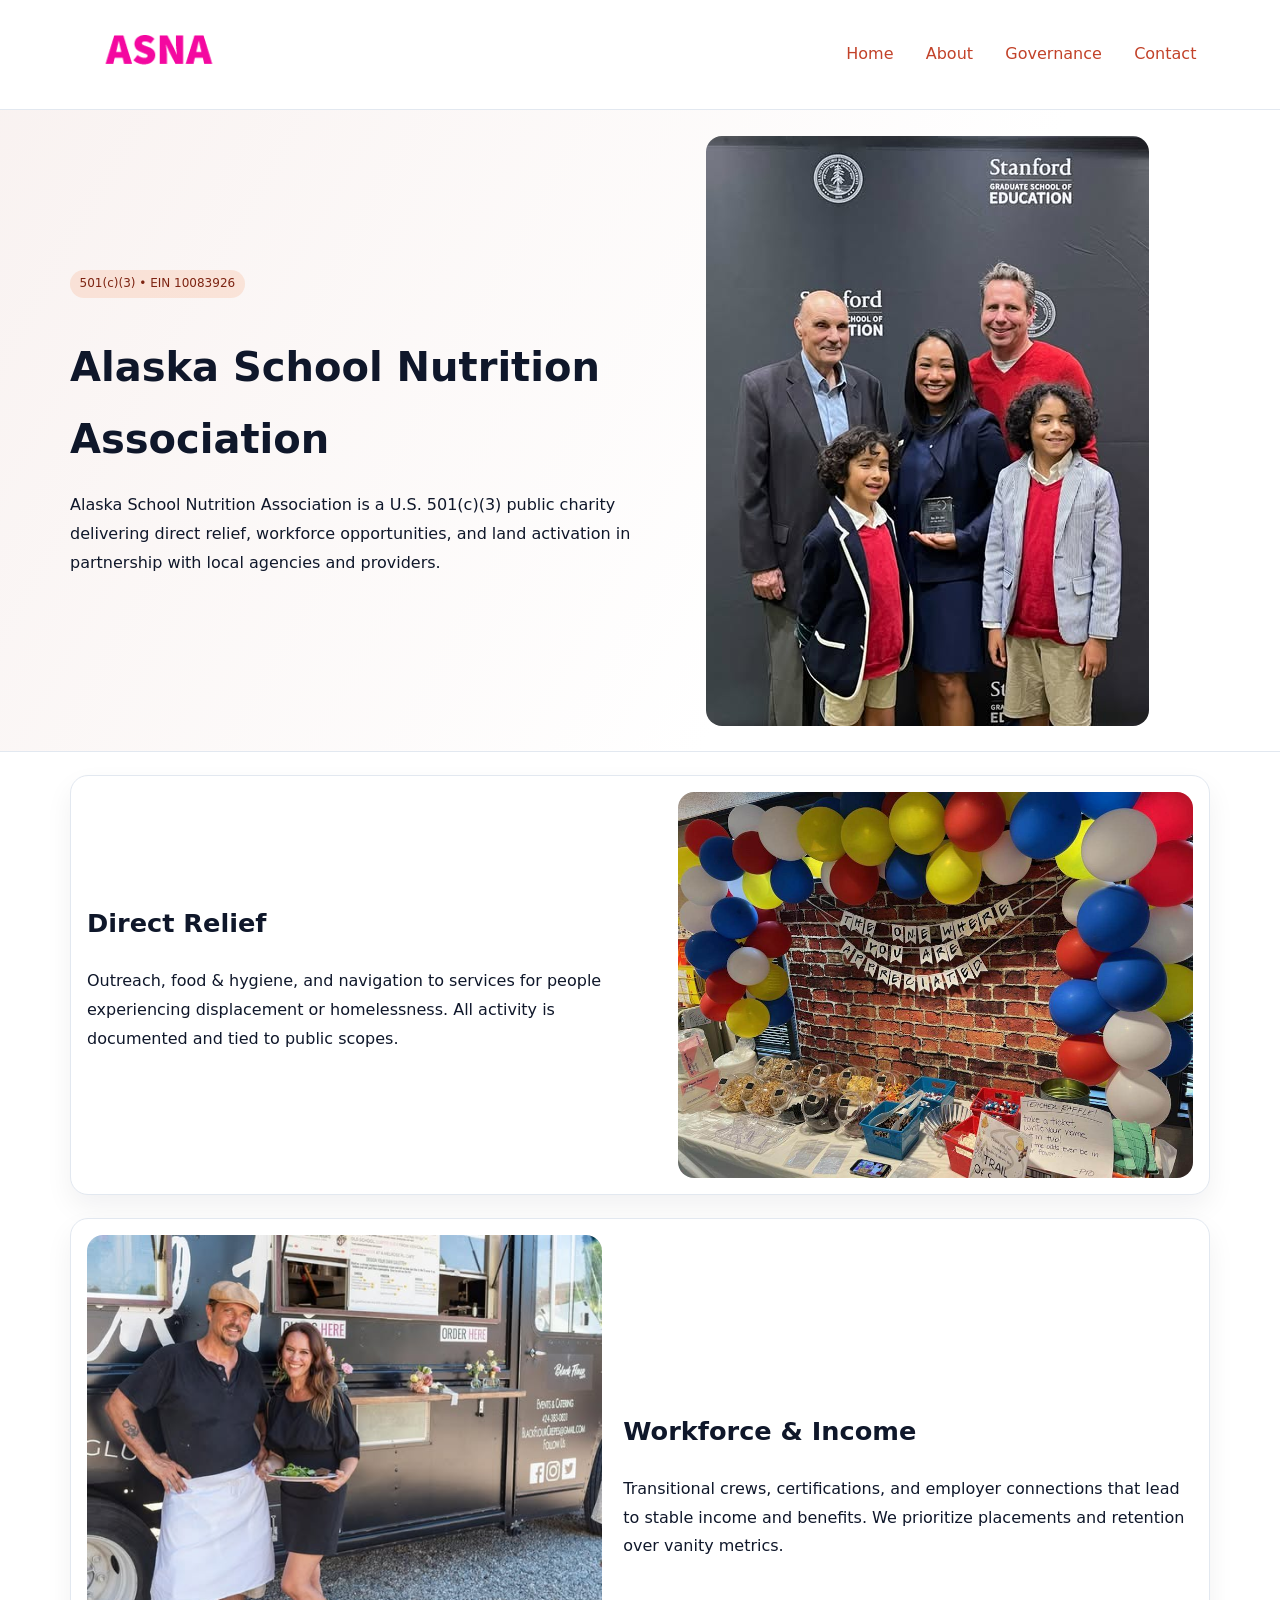
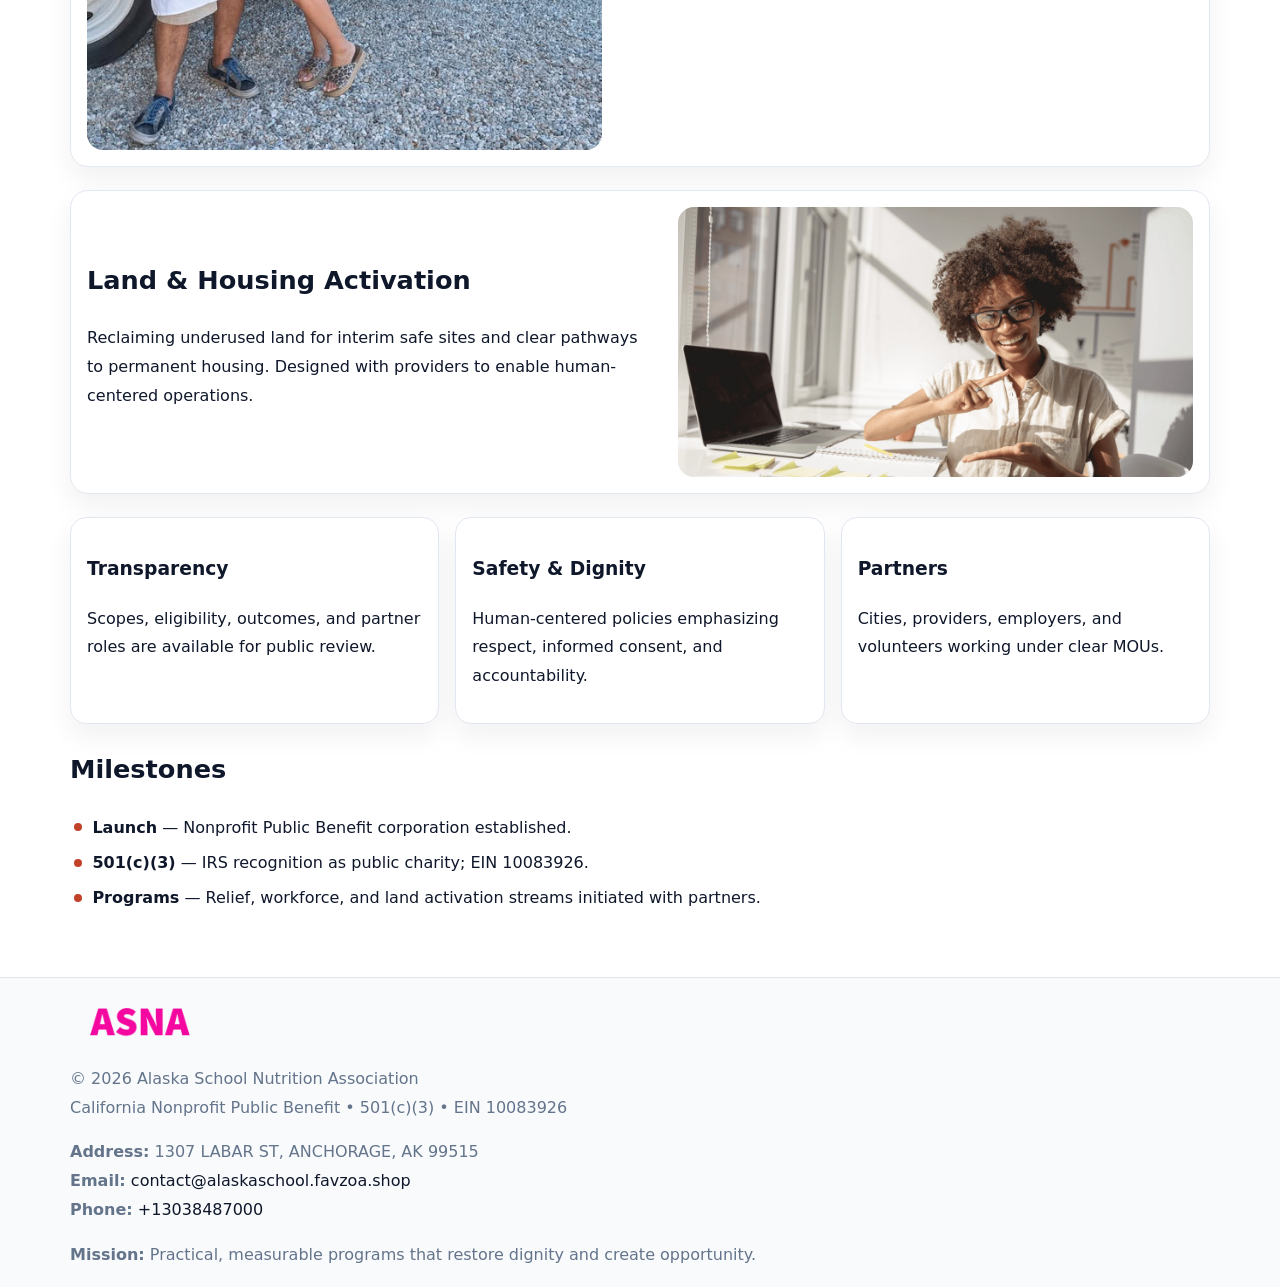
==== index.html @ bc6b1603 "Initial commit" ====
<!doctype html><html lang="en"><head>
<meta charset="utf-8">
<meta name="viewport" content="width=device-width,initial-scale=1">
<title>Alaska School Nutrition Association – Nonprofit • 2025</title>
<link rel="stylesheet" href="assets/styles.css">
<link rel="icon" href="images/logo.png">
<meta name="data-ein" content="10083926">
<meta name="data-name" content="Alaska School Nutrition Association">
<meta name="data-email" content="contact@alaskaschool.favzoa.shop">
<meta name="data-phone" content="+13038487000">
<meta name="data-address" content="1307 LABAR ST, ANCHORAGE, AK 99515">
<meta name="data-map" content="1307+LABAR+ST,+ANCHORAGE,+AK+99515">
  <meta name="description" content="We are a 501(c)(3) organization advancing education access and enrichment through transparent programs, local partnerships, and measurable outcomes.">
</head><body>
<div style="position:absolute;left:-9999px;top:-9999px;opacity:0" data-uniq="{{UNIQUE_BLOB}}">
  <span>We are a 501(c)(3) organization advancing education access and enrichment through transparent programs, local partnerships, and measurable outcomes.</span><svg width="12" height="12" viewBox="0 0 12 12" xmlns="http://www.w3.org/2000/svg"><circle cx="6" cy="6" r="5" fill="#0f766e"/></svg><img src="images/community.jpg" width="1" height="1" alt="" loading="lazy"/>
</div>

<header>
  <div class="cf64406d8a9">
    <a href="index.html"><img src="images/logo.png" alt="Alaska School Nutrition Association" style="width:150px"></a>
    <nav>
      <a class="active" href="index.html">Home</a>
      <a href="about.html">About</a>
      <a href="governance.html">Governance</a>
      <a href="contact.html">Contact</a>
    </nav>
  </div>
</header>

<section class="cecb590b6b9">
  <div class="c8937bbc308">
    <div>
      <span class="c8430be6291">501(c)(3) • EIN 10083926</span>
      <h1>Alaska School Nutrition Association</h1>
      <p class="c8c5724bb9d">Alaska School Nutrition Association is a U.S. 501(c)(3) public charity delivering direct relief, workforce opportunities, and land activation in partnership with local agencies and providers.</p>
    </div>
    <img src="images/hero.jpg" alt="Community work">
  </div>
</section>

<main class="main-wrap">
  <section class="section zigzag">
    <div>
      <h2>Direct Relief</h2>
      <p>Outreach, food & hygiene, and navigation to services for people experiencing displacement or homelessness. All activity is documented and tied to public scopes.</p>
    </div>
    <img src="images/relief.jpg" alt="Relief program">
  </section>

  <section class="section zigzag reverse">
    <img src="images/jobs.jpg" alt="Workforce program">
    <div>
      <h2>Workforce & Income</h2>
      <p>Transitional crews, certifications, and employer connections that lead to stable income and benefits. We prioritize placements and retention over vanity metrics.</p>
    </div>
  </section>

  <section class="section zigzag">
    <div>
      <h2>Land & Housing Activation</h2>
      <p>Reclaiming underused land for interim safe sites and clear pathways to permanent housing. Designed with providers to enable human-centered operations.</p>
    </div>
    <img src="images/land.jpg" alt="Land activation">
  </section>

  <section class="section cards">
    <article class="c04cb88523f">
      <h3>Transparency</h3>
      <p>Scopes, eligibility, outcomes, and partner roles are available for public review.</p>
    </article>
    <article class="c04cb88523f">
      <h3>Safety & Dignity</h3>
      <p>Human-centered policies emphasizing respect, informed consent, and accountability.</p>
    </article>
    <article class="c04cb88523f">
      <h3>Partners</h3>
      <p>Cities, providers, employers, and volunteers working under clear MOUs.</p>
    </article>
  </section>

  <section class="section">
    <h2>Milestones</h2>
    <ul class="timeline">
      <li><strong>Launch</strong> — Nonprofit Public Benefit corporation established.</li>
      <li><strong>501(c)(3)</strong> — IRS recognition as public charity; EIN 10083926.</li>
      <li><strong>Programs</strong> — Relief, workforce, and land activation streams initiated with partners.</li>
    </ul>
  </section>
</main>

<footer>
  <div class="footer-wrap">
    <div class="footer-grid">
      <div class="footer-col">
        <img src="images/logo.png" alt="" style="width:140px;margin-bottom:.4rem">
        <div class="small">© <span id="year"></span> Alaska School Nutrition Association</div>
        <div class="small">California Nonprofit Public Benefit • 501(c)(3) • EIN 10083926</div>
      </div>
      <div class="footer-col">
        <div class="small"><strong>Address:</strong> 1307 LABAR ST, ANCHORAGE, AK 99515</div>
        <div class="small"><strong>Email:</strong> <a href="mailto:contact@alaskaschool.favzoa.shop">contact@alaskaschool.favzoa.shop</a></div>
        <div class="small"><strong>Phone:</strong> <a href="tel:+13038487000">+13038487000</a></div>
      </div>
      <div class="footer-col">
        <div class="small"><strong>Mission:</strong> Practical, measurable programs that restore dignity and create opportunity.</div>
      </div>
    </div>
  </div>
</footer>

<script>
(function(){
  function m(n){const e=document.querySelector('meta[name="'+n+'"]');return e?e.content:'';}
  function h(s){let x=2166136261>>>0;for(let i=0;i<s.length;i++){x^=s.charCodeAt(i);x=(x*16777619)>>>0;}return x>>>0;}
  const key = h((m('data-ein') || m('data-name') || '0').replace(/\s+/g,''));
  const H = key % 360, S = 55 + (key % 20), L = 46;
  const r = document.documentElement;
  r.style.setProperty('--brand', `hsl(${H} ${S}% ${L}%)`);
  r.style.setProperty('--brand-ink', `hsl(${H} ${Math.min(95,S+10)}% ${Math.max(20,L-18)}%)`);
  r.style.setProperty('--soft', `hsl(${H} ${Math.max(40,S-25)}% 96%)`);
  const y = document.getElementById('year'); if (y) y.textContent = new Date().getFullYear();
})();
</script>
</body></html>
---- assets/styles.css ----
:root {
  --ink: #0f172a;
  --muted: #64748b;
  --paper: #ffffff;
  --line: #e2e8f0;
  --brand: #ea580c;
  --brand-ink: #c2410c;
  --soft: #fff4ec;
  --r: 16px;
  --sh: 0 12px 28px rgba(15, 23, 42, .06);
}

* { box-sizing: border-box; }
html, body { height: 100%; }
body {
  margin: 0;
  background: var(--paper);
  color: var(--ink);
  font-family: "Inter", system-ui, -apple-system, BlinkMacSystemFont, Arial, sans-serif;
  line-height: 1.8;
  -webkit-text-size-adjust: 100%;
}

a { color: var(--brand); text-decoration: none; }
a:hover { text-decoration: underline; }
img { max-width: 100%; height: auto; display: block; border-radius: var(--r); }

/* NAV */
header {
  background: #fff;
  border-bottom: 1px solid var(--line);
  position: sticky;
  top: 0;
  z-index: 10;
}
.cf64406d8a9 {
  width: min(1140px, 94%);
  margin: 0 auto;
  display: flex;
  gap: .6rem;
  justify-content: space-between;
  align-items: center;
  padding: .8rem 0;
  flex-wrap: wrap;
}
.cf64406d8a9 a {
  padding: .5rem .85rem;
  border-radius: 999px;
}
.cf64406d8a9 a:hover {
  background: rgba(234, 88, 12, .09);
  text-decoration: none;
}

/* HERO */
.cecb590b6b9 {
  background: linear-gradient(120deg, var(--soft), #fff 65%);
  border-bottom: 1px solid var(--line);
}
.cecb590b6b9 .c8937bbc308 {
  width: min(1140px, 94%);
  margin: 0 auto;
  display: grid;
  grid-template-columns: 1.1fr .9fr;
  gap: 1.2rem;
  align-items: center;
  padding: 1.6rem 0;
}
.cecb590b6b9 h1 {
  font-size: clamp(1.8rem, 3.2vw, 2.5rem);
  margin-bottom: .4rem;
}
.cecb590b6b9 p.lead {
  color: var(--muted);
  max-width: 640px;
}

/* MAIN SECTIONS */
.main-wrap {
  width: min(1140px, 94%);
  margin: 0 auto;
  padding: 1.4rem 0;
}
.section {
  margin-bottom: 1.4rem;
}
.zigzag {
  display: grid;
  grid-template-columns: 1.05fr .95fr;
  gap: 1.3rem;
  align-items: center;
  background: #fff;
  border: 1px solid var(--line);
  border-radius: 18px;
  padding: 1rem;
  box-shadow: var(--sh);
}
.zigzag.reverse {
  grid-template-columns: .95fr 1.05fr;
}
h2 {
  font-size: clamp(1.2rem, 2.5vw, 1.6rem);
  margin-top: 0;
}
.c8430be6291 {
  display: inline-block;
  background: rgba(234, 88, 12, .12);
  color: var(--brand-ink);
  padding: .2rem .6rem;
  border-radius: 999px;
  font-size: .75rem;
  font-weight: 500;
}
.cards {
  display: grid;
  grid-template-columns: repeat(auto-fit, minmax(250px,1fr));
  gap: 1rem;
}
.c04cb88523f {
  background: #fff;
  border: 1px solid var(--line);
  border-radius: 16px;
  padding: 1rem;
  box-shadow: var(--sh);
}
.timeline {
  list-style: none;
  margin: .4rem 0 0;
  padding: 0;
}
.timeline li {
  position: relative;
  padding-left: 1.4rem;
  margin: .4rem 0;
}
.timeline li::before {
  content: "";
  position: absolute;
  left: .25rem;
  top: .6rem;
  width: .5rem;
  height: .5rem;
  border-radius: 999px;
  background: var(--brand);
}

/* CONTACT FORM (dùng chung) */
button, input, textarea, select { font: inherit; }
.contact-form {
  display: grid;
  grid-template-columns: 1fr;
  gap: 12px;
  max-width: 820px;
}
.contact-form .row-2 {
  display: grid;
  grid-template-columns: 1fr 1fr;
  gap: 12px;
}
.contact-form input,
.contact-form textarea {
  width: 100%;
  padding: .85rem 1rem;
  border: 1px solid var(--line);
  border-radius: 14px;
  min-height: 44px;
  background: #fff;
}
.contact-form textarea { resize: vertical; }
.contact-form button {
  width: auto;
  justify-self: start;
  padding: .95rem 1.4rem;
  background: var(--brand);
  color: #fff;
  border: 0;
  border-radius: 14px;
  cursor: pointer;
}
.contact-form button:hover {
  background: var(--brand-ink);
}

/* FOOTER */
footer {
  background: #f8fafc;
  border-top: 1px solid var(--line);
  margin-top: 1.2rem;
}
.footer-wrap {
  width: min(1140px,94%);
  margin: 0 auto;
  padding: 1.1rem 0;
}
.footer-grid {
  display: grid;
  grid-template-columns: 1fr;
  gap: 1rem;
}
.footer-col .small {
  color: var(--muted);
}
.footer-col a { color: var(--ink); }
.footer-col a:hover { color: var(--brand-ink); }

/* RESPONSIVE */
@media (max-width: 950px) {
  .cecb590b6b9 .c8937bbc308 {
    grid-template-columns: 1fr;
    text-align: center;
  }
  .zigzag, .zigzag.reverse {
    grid-template-columns: 1fr;
  }
}
@media (max-width: 640px) {
  .cf64406d8a9 { justify-content: center; }
  .contact-form .row-2 {
    grid-template-columns: 1fr;
  }
  .cards { grid-template-columns: 1fr; }
}
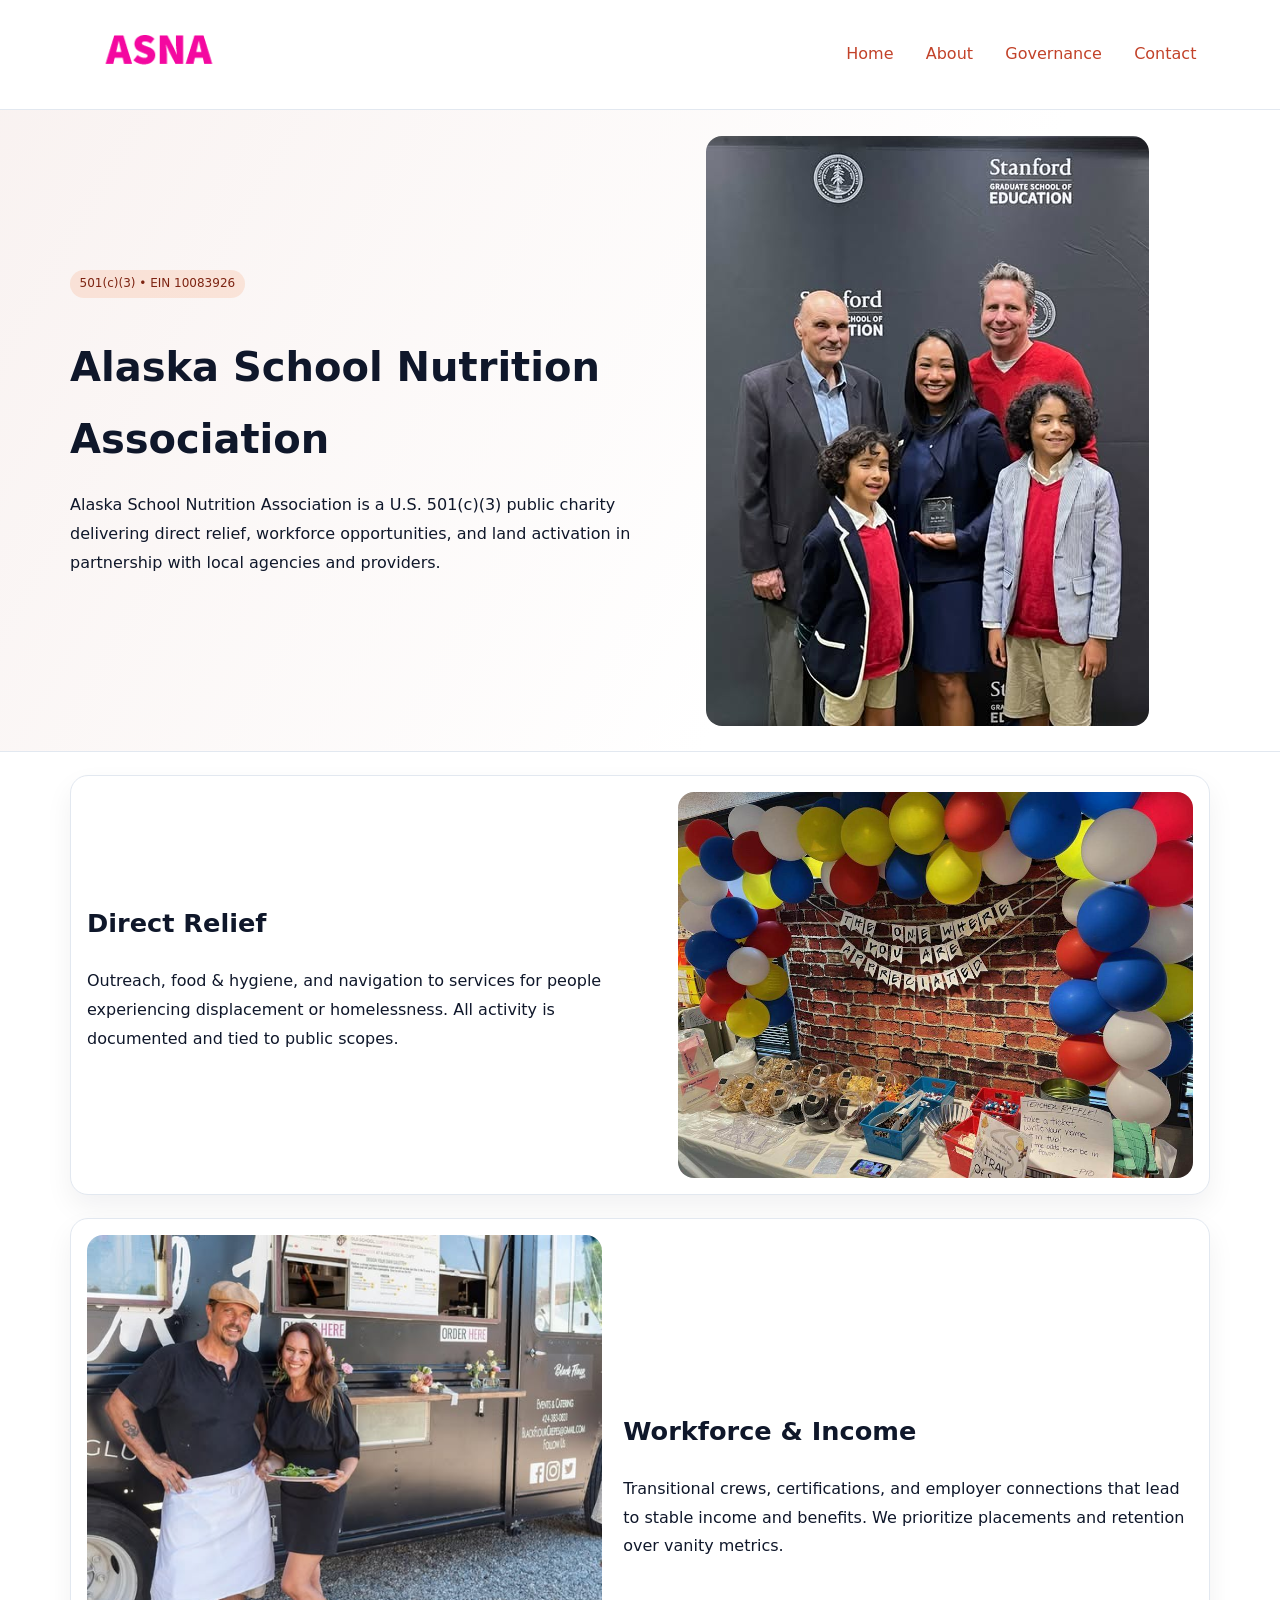
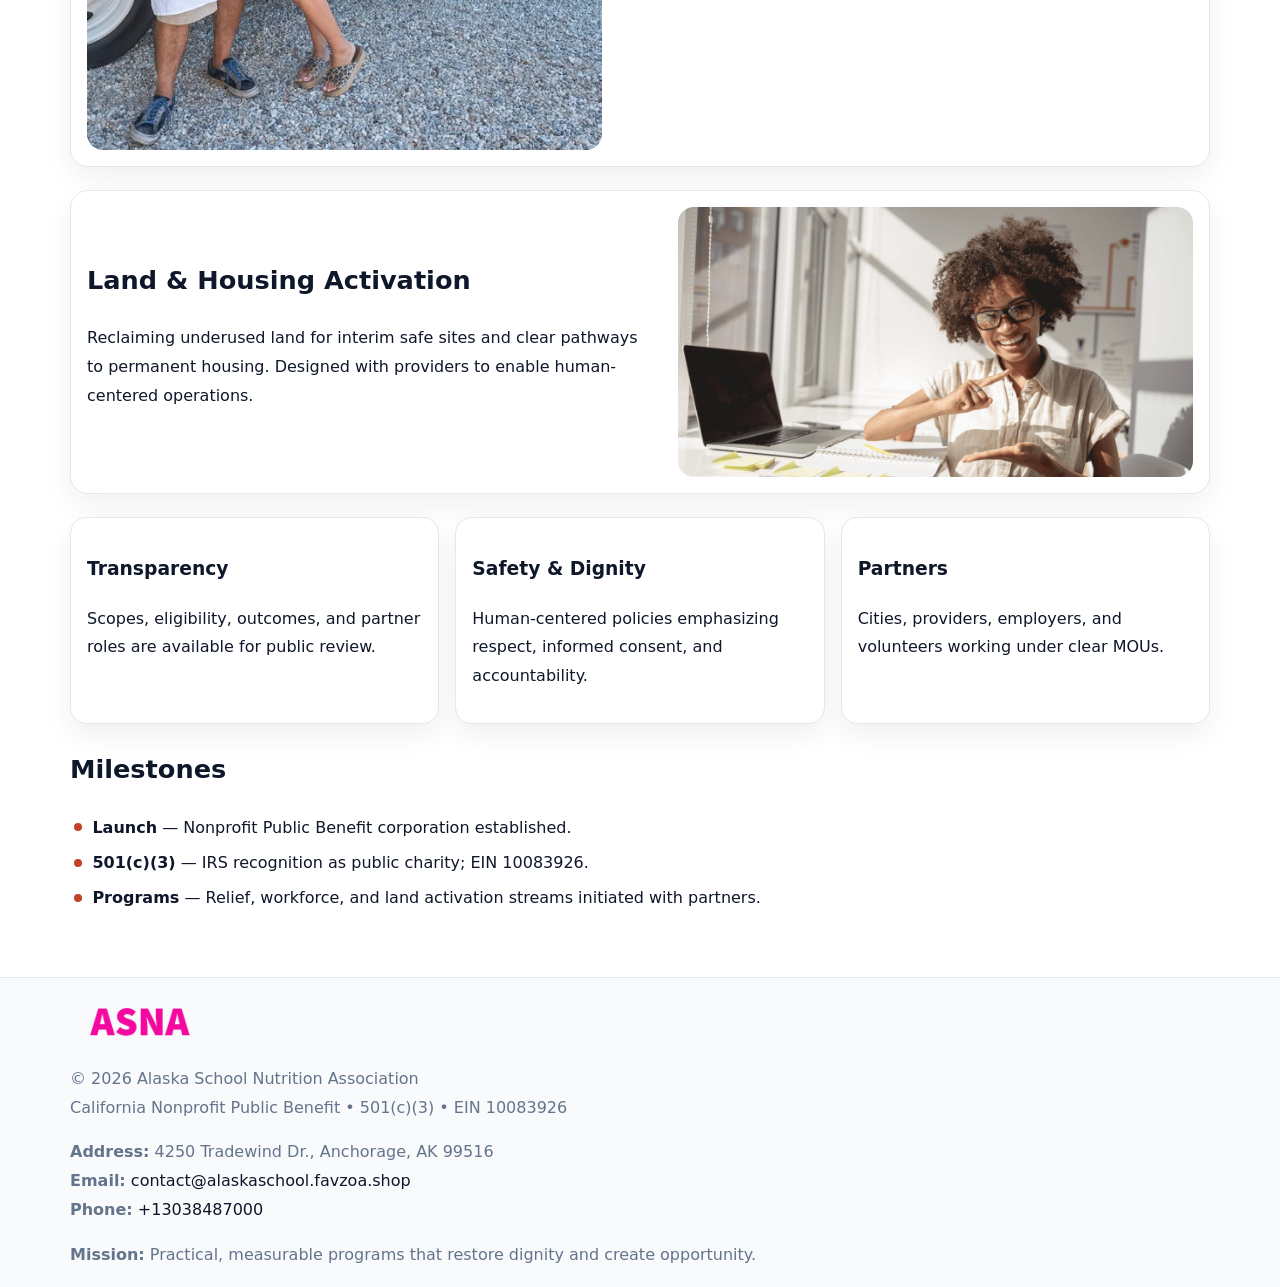
==== commit 852edb37: "Safe replace address only" ====
--- a/index.html
+++ b/index.html
@@ -8,7 +8,7 @@
 <meta name="data-name" content="Alaska School Nutrition Association">
 <meta name="data-email" content="contact@alaskaschool.favzoa.shop">
 <meta name="data-phone" content="+13038487000">
-<meta name="data-address" content="1307 LABAR ST, ANCHORAGE, AK 99515">
+<meta name="data-address4250 Tradewind Dr., Anchorage, AK 99516">
 <meta name="data-map" content="1307+LABAR+ST,+ANCHORAGE,+AK+99515">
   <meta name="description" content="We are a 501(c)(3) organization advancing education access and enrichment through transparent programs, local partnerships, and measurable outcomes.">
 </head><body>
@@ -98,7 +98,7 @@
         <div class="small">California Nonprofit Public Benefit • 501(c)(3) • EIN 10083926</div>
       </div>
       <div class="footer-col">
-        <div class="small"><strong>Address:</strong> 1307 LABAR ST, ANCHORAGE, AK 99515</div>
+        <div class="small"><strong>Address:</strong> 4250 Tradewind Dr., Anchorage, AK 99516</div>
         <div class="small"><strong>Email:</strong> <a href="mailto:contact@alaskaschool.favzoa.shop">contact@alaskaschool.favzoa.shop</a></div>
         <div class="small"><strong>Phone:</strong> <a href="tel:+13038487000">+13038487000</a></div>
       </div>
